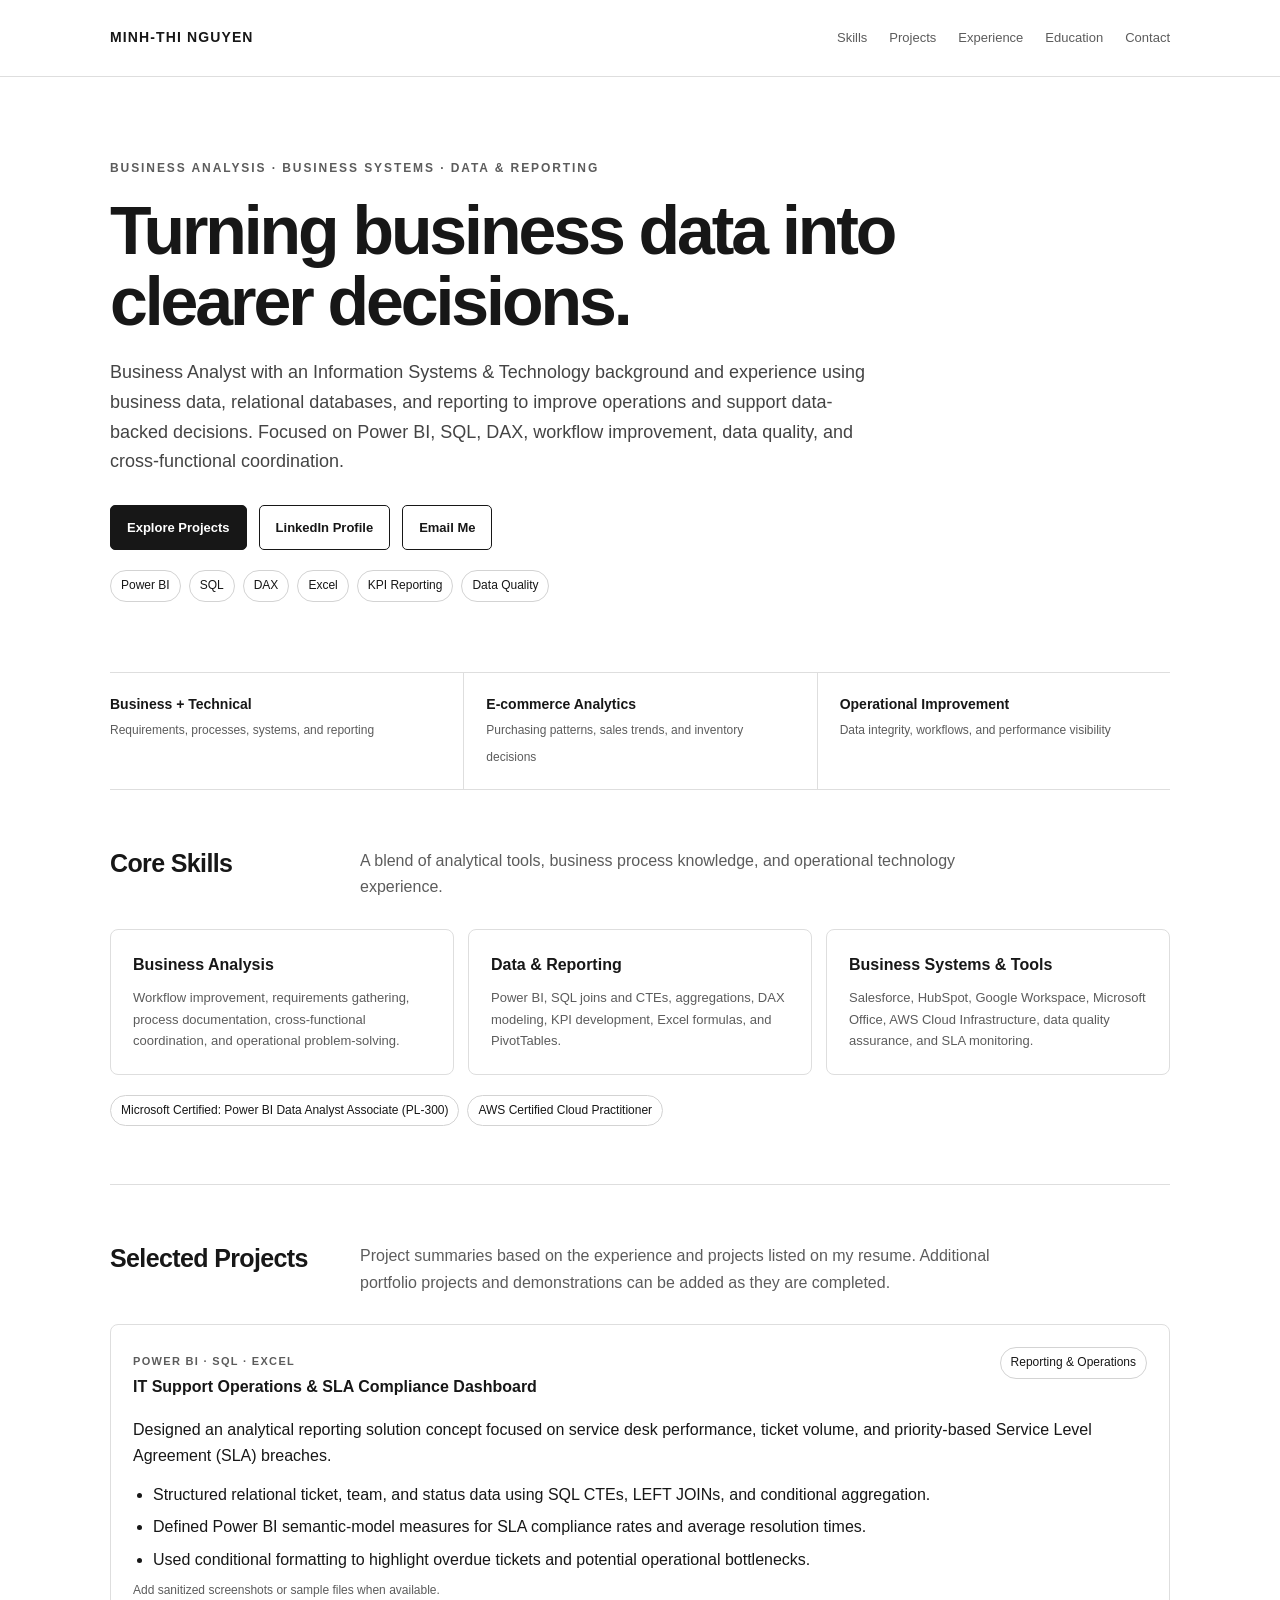
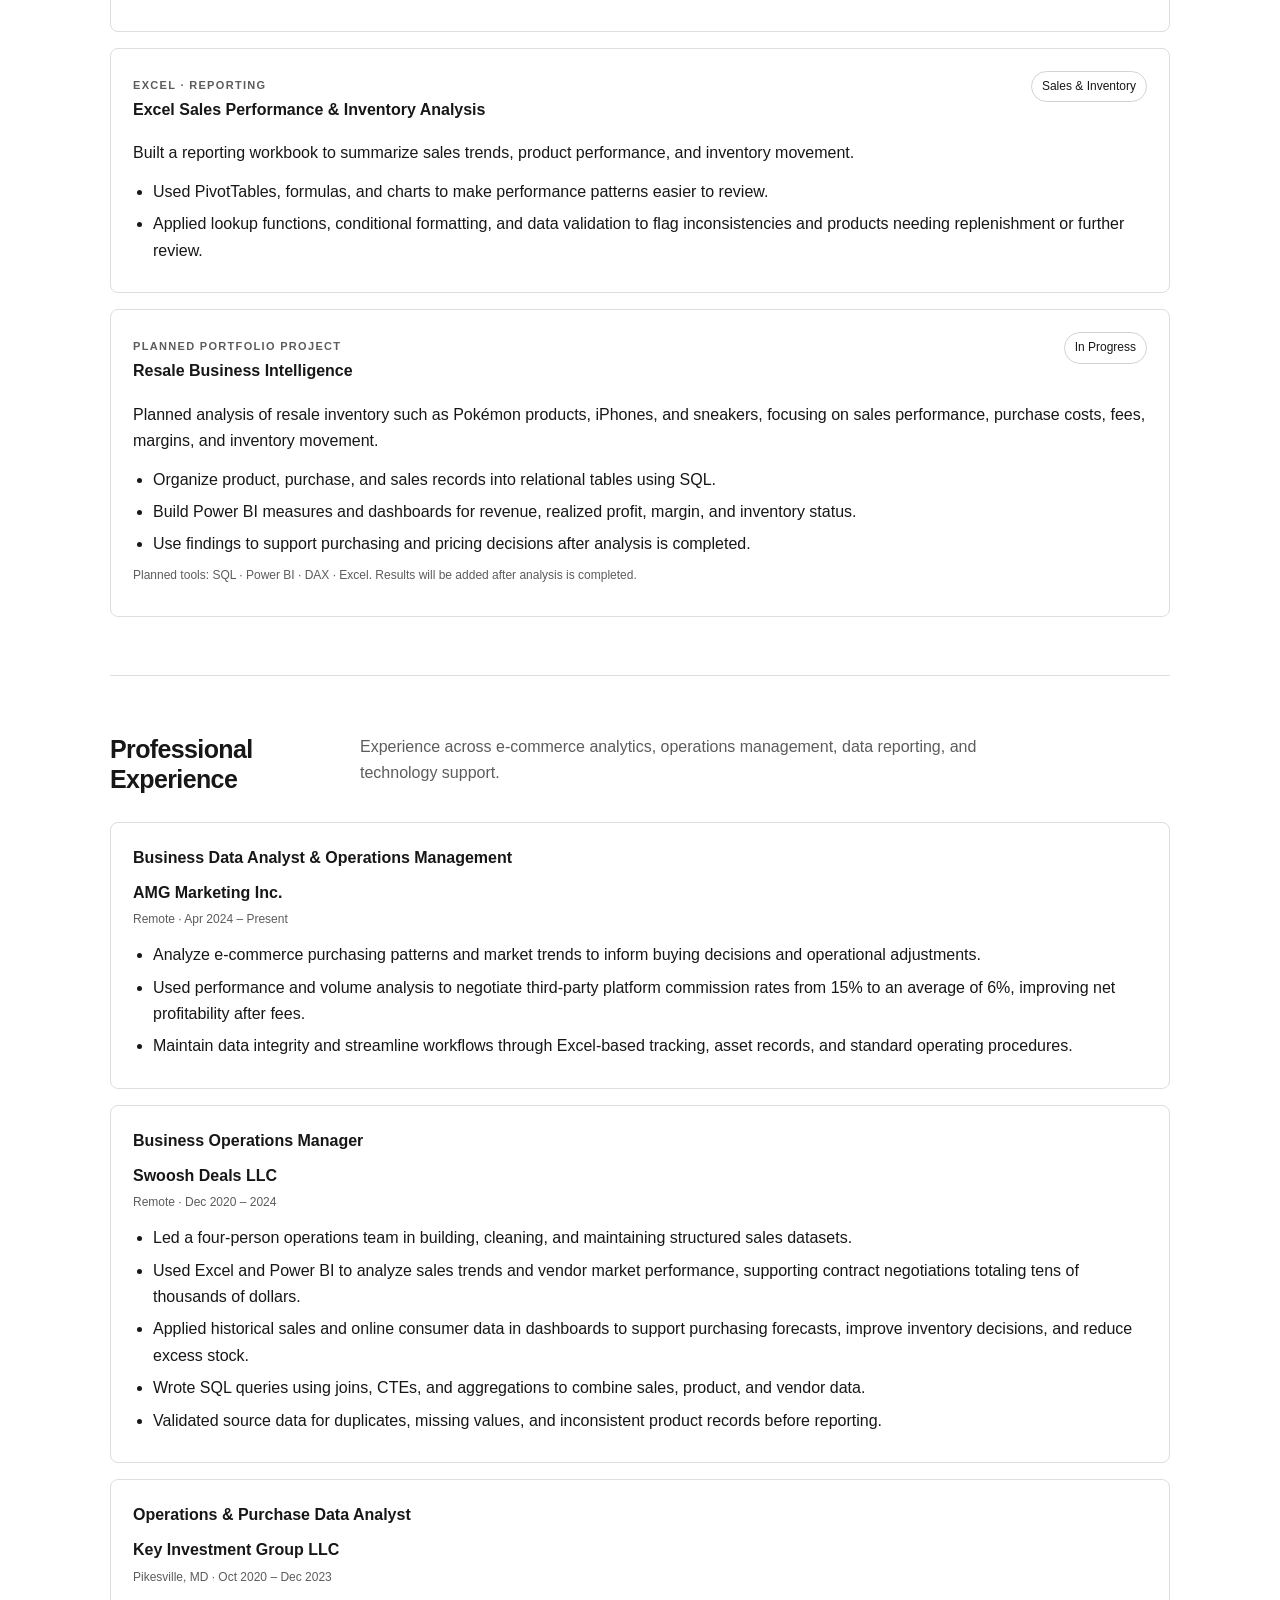
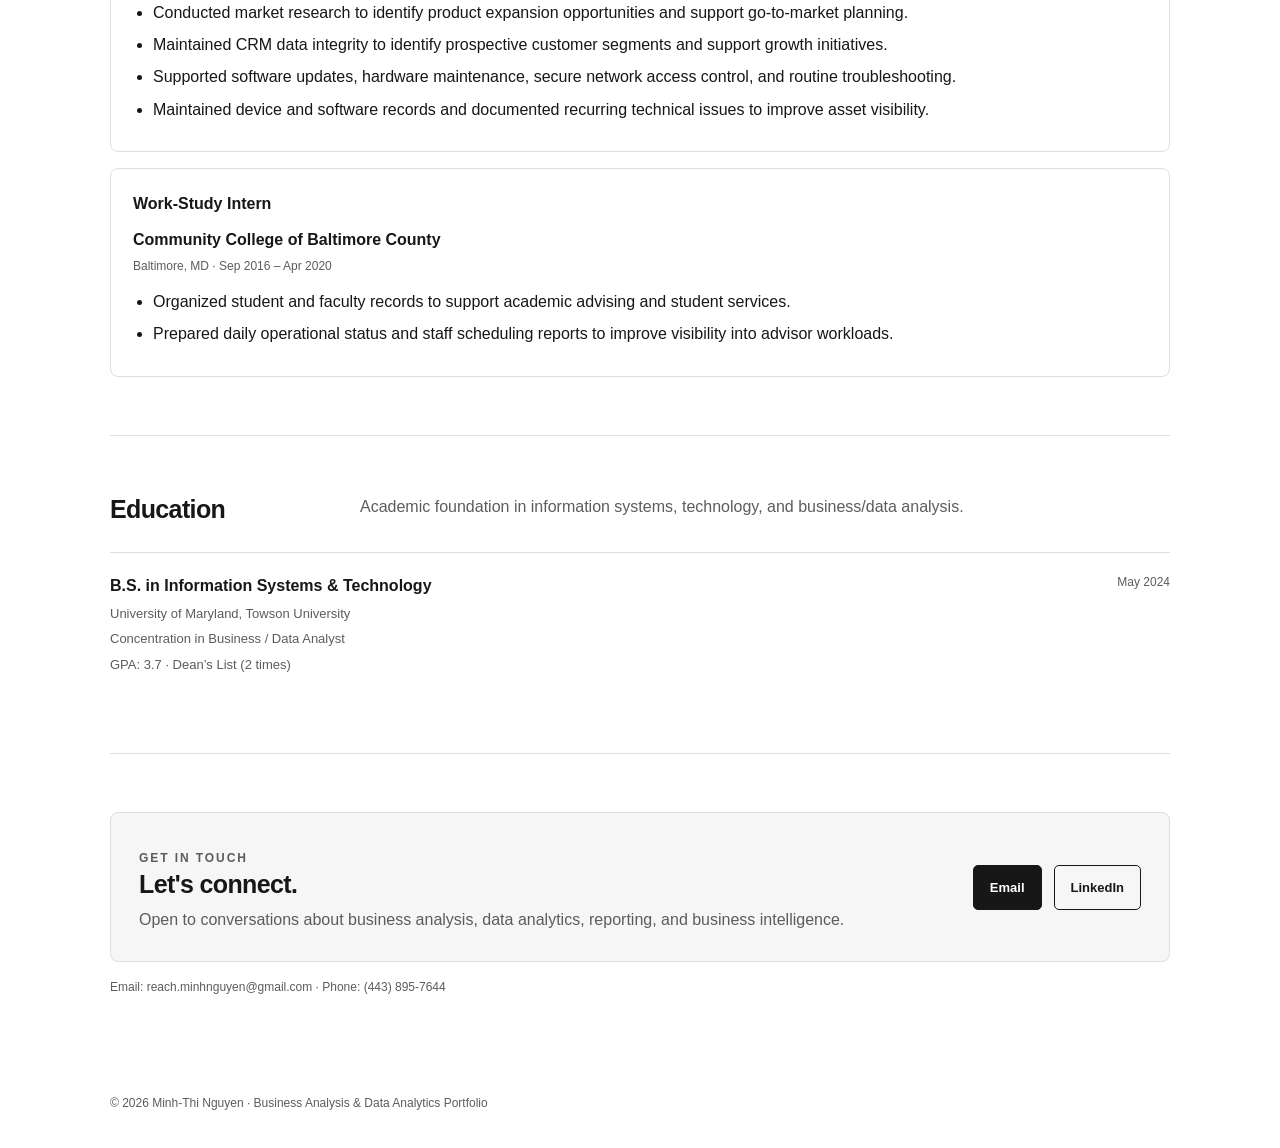
==== index.html @ da0cbeec "Update index.html" ====
<!DOCTYPE html>
<html lang="en">
<head>
  <meta charset="UTF-8">
  <meta name="viewport" content="width=device-width, initial-scale=1.0">
  <meta name="description" content="Minh-Thi Nguyen's portfolio in business analysis, data analytics, Power BI, SQL, and operational reporting.">
  <title>Minh-Thi Nguyen | Business Analyst & Data Analytics</title>
  <style>
    :root {
      --ink: #171717;
      --muted: #5c5c5c;
      --line: #dedede;
      --soft: #f6f6f6;
      --white: #ffffff;
      --max: 1060px;
    }

    * { box-sizing: border-box; }

    html { scroll-behavior: smooth; }

    body {
      margin: 0;
      color: var(--ink);
      background: var(--white);
      font-family: Inter, "Segoe UI", Arial, sans-serif;
      line-height: 1.65;
    }

    a { color: inherit; }

    .wrap {
      width: min(var(--max), calc(100% - 40px));
      margin: 0 auto;
    }

    header {
      border-bottom: 1px solid var(--line);
      background: rgba(255,255,255,.96);
    }

    .nav {
      min-height: 76px;
      display: flex;
      align-items: center;
      justify-content: space-between;
      gap: 24px;
    }

    .brand {
      font-size: 14px;
      font-weight: 800;
      letter-spacing: .08em;
    }

    nav {
      display: flex;
      gap: 22px;
      flex-wrap: wrap;
    }

    nav a {
      font-size: 13px;
      text-decoration: none;
      color: var(--muted);
    }

    nav a:hover, a:hover { text-decoration: underline; }

    .hero { padding: 82px 0 70px; }

    .eyebrow {
      font-size: 12px;
      font-weight: 750;
      letter-spacing: .16em;
      text-transform: uppercase;
      color: var(--muted);
      margin: 0 0 16px;
    }

    h1 {
      font-size: clamp(38px, 6vw, 68px);
      letter-spacing: -.045em;
      line-height: 1.04;
      max-width: 850px;
      margin: 0 0 22px;
    }

    .lead {
      max-width: 760px;
      font-size: 18px;
      color: #444;
      margin: 0;
    }

    .hero-actions {
      display: flex;
      gap: 12px;
      flex-wrap: wrap;
      margin-top: 28px;
    }

    .button {
      display: inline-block;
      padding: 11px 16px;
      border: 1px solid var(--ink);
      border-radius: 5px;
      font-size: 13px;
      font-weight: 700;
      text-decoration: none;
    }

    .button.primary {
      background: var(--ink);
      color: var(--white);
    }

    .quick-facts {
      display: grid;
      grid-template-columns: repeat(3, 1fr);
      border-top: 1px solid var(--line);
      border-bottom: 1px solid var(--line);
    }

    .fact { padding: 20px 22px 20px 0; }

    .fact + .fact {
      border-left: 1px solid var(--line);
      padding-left: 22px;
    }

    .fact strong {
      display: block;
      font-size: 14px;
    }

    .fact span {
      color: var(--muted);
      font-size: 12px;
    }

    section {
      padding: 58px 0;
      border-bottom: 1px solid var(--line);
    }

    .section-head {
      display: grid;
      grid-template-columns: 220px 1fr;
      gap: 30px;
      margin-bottom: 28px;
    }

    h2 {
      font-size: 25px;
      letter-spacing: -.025em;
      line-height: 1.2;
      margin: 0;
    }

    .section-intro {
      color: var(--muted);
      margin: 0;
      max-width: 680px;
    }

    .skills-grid {
      display: grid;
      grid-template-columns: repeat(3, 1fr);
      gap: 14px;
    }

    .skill-card, .project, .job {
      border: 1px solid var(--line);
      border-radius: 8px;
      padding: 22px;
    }

    .skill-card h3, .project h3, .job h3 {
      font-size: 16px;
      margin: 0 0 9px;
    }

    .skill-card p {
      font-size: 13px;
      color: var(--muted);
      margin: 0;
    }

    .tag-list {
      display: flex;
      flex-wrap: wrap;
      gap: 8px;
      margin-top: 20px;
    }

    .tag {
      font-size: 12px;
      padding: 5px 10px;
      border: 1px solid #d3d3d3;
      border-radius: 20px;
    }

    .project-list, .experience-list {
      display: grid;
      gap: 16px;
    }

    .project-top, .job-top {
      display: flex;
      justify-content: space-between;
      align-items: flex-start;
      gap: 16px;
    }

    .project-label {
      font-size: 11px;
      letter-spacing: .12em;
      text-transform: uppercase;
      color: var(--muted);
      font-weight: 800;
    }

    .tools {
      color: var(--muted);
      font-size: 12px;
      margin: 4px 0 14px;
    }

    ul {
      padding-left: 20px;
      margin: 12px 0 0;
    }

    li { margin: 6px 0; }

    .project p, .job p { margin: 8px 0; }

    .job-meta {
      color: var(--muted);
      font-size: 12px;
      margin-top: 4px;
    }

    .education {
      display: flex;
      justify-content: space-between;
      gap: 20px;
      padding: 20px 0;
      border-top: 1px solid var(--line);
    }

    .education:first-of-type { border-top: 0; }

    .education p {
      margin: 4px 0 0;
      color: var(--muted);
      font-size: 13px;
    }

    .education time {
      color: var(--muted);
      font-size: 12px;
      white-space: nowrap;
    }

    .contact-box {
      background: var(--soft);
      border: 1px solid var(--line);
      border-radius: 8px;
      padding: 28px;
      display: flex;
      justify-content: space-between;
      align-items: center;
      gap: 24px;
    }

    .contact-box p {
      margin: 8px 0 0;
      color: var(--muted);
    }

    footer {
      padding: 24px 0 34px;
      color: var(--muted);
      font-size: 12px;
    }

    @media (max-width: 720px) {
      .nav {
        align-items: flex-start;
        flex-direction: column;
        padding: 18px 0;
      }

      nav { gap: 14px; }

      .hero { padding: 54px 0 44px; }

      .quick-facts { grid-template-columns: 1fr; }

      .fact, .fact + .fact {
        border-left: 0;
        padding: 14px 0;
      }

      .fact + .fact { border-top: 1px solid var(--line); }

      .section-head {
        grid-template-columns: 1fr;
        gap: 12px;
      }

      .skills-grid { grid-template-columns: 1fr; }

      .project-top, .job-top, .contact-box, .education {
        flex-direction: column;
      }

      .education time { white-space: normal; }
    }
  </style>
</head>

<body>
  <header>
    <div class="wrap nav">
      <a class="brand" href="#top" style="text-decoration:none">
        MINH-THI NGUYEN
      </a>

      <nav aria-label="Main navigation">
        <a href="#skills">Skills</a>
        <a href="#projects">Projects</a>
        <a href="#experience">Experience</a>
        <a href="#education">Education</a>
        <a href="#contact">Contact</a>
      </nav>
    </div>
  </header>

  <main id="top">
    <div class="wrap">

      <section class="hero" style="border-bottom:0">
        <p class="eyebrow">
          Business Analysis · Business Systems · Data & Reporting
        </p>

        <h1>Turning business data into clearer decisions.</h1>

        <p class="lead">
          Business Analyst with an Information Systems & Technology
          background and experience using business data, relational
          databases, and reporting to improve operations and support
          data-backed decisions. Focused on Power BI, SQL, DAX,
          workflow improvement, data quality, and cross-functional
          coordination.
        </p>

        <div class="hero-actions">
          <a class="button primary" href="#projects">Explore Projects</a>
          <a class="button" href="https://www.linkedin.com/confirmmtn/"
             target="_blank" rel="noopener noreferrer">LinkedIn Profile</a>
          <a class="button" href="mailto:reach.minhnguyen@gmail.com">Email Me</a>
        </div>

        <div class="tag-list" aria-label="Core tools">
          <span class="tag">Power BI</span>
          <span class="tag">SQL</span>
          <span class="tag">DAX</span>
          <span class="tag">Excel</span>
          <span class="tag">KPI Reporting</span>
          <span class="tag">Data Quality</span>
        </div>
      </section>

      <div class="quick-facts" aria-label="Professional highlights">
        <div class="fact">
          <strong>Business + Technical</strong>
          <span>Requirements, processes, systems, and reporting</span>
        </div>
        <div class="fact">
          <strong>E-commerce Analytics</strong>
          <span>Purchasing patterns, sales trends, and inventory decisions</span>
        </div>
        <div class="fact">
          <strong>Operational Improvement</strong>
          <span>Data integrity, workflows, and performance visibility</span>
        </div>
      </div>

      <section id="skills">
        <div class="section-head">
          <h2>Core Skills</h2>
          <p class="section-intro">
            A blend of analytical tools, business process knowledge,
            and operational technology experience.
          </p>
        </div>

        <div class="skills-grid">
          <article class="skill-card">
            <h3>Business Analysis</h3>
            <p>
              Workflow improvement, requirements gathering, process
              documentation, cross-functional coordination, and
              operational problem-solving.
            </p>
          </article>

          <article class="skill-card">
            <h3>Data & Reporting</h3>
            <p>
              Power BI, SQL joins and CTEs, aggregations, DAX modeling,
              KPI development, Excel formulas, and PivotTables.
            </p>
          </article>

          <article class="skill-card">
            <h3>Business Systems & Tools</h3>
            <p>
              Salesforce, HubSpot, Google Workspace, Microsoft Office,
              AWS Cloud Infrastructure, data quality assurance,
              and SLA monitoring.
            </p>
          </article>
        </div>

        <div class="tag-list">
          <span class="tag">
            Microsoft Certified: Power BI Data Analyst Associate (PL-300)
          </span>
          <span class="tag">AWS Certified Cloud Practitioner</span>
        </div>
      </section>

      <section id="projects">
        <div class="section-head">
          <h2>Selected Projects</h2>
          <p class="section-intro">
            Project summaries based on the experience and projects
            listed on my resume. Additional portfolio projects and
            demonstrations can be added as they are completed.
          </p>
        </div>

        <div class="project-list">
          <article class="project">
            <div class="project-top">
              <div>
                <span class="project-label">Power BI · SQL · Excel</span>
                <h3>IT Support Operations & SLA Compliance Dashboard</h3>
              </div>
              <span class="tag">Reporting & Operations</span>
            </div>

            <p>
              Designed an analytical reporting solution concept focused
              on service desk performance, ticket volume, and
              priority-based Service Level Agreement (SLA) breaches.
            </p>

            <ul>
              <li>
                Structured relational ticket, team, and status data
                using SQL CTEs, LEFT JOINs, and conditional aggregation.
              </li>
              <li>
                Defined Power BI semantic-model measures for SLA
                compliance rates and average resolution times.
              </li>
              <li>
                Used conditional formatting to highlight overdue
                tickets and potential operational bottlenecks.
              </li>
            </ul>

            <p class="tools">
              Add sanitized screenshots or sample files when available.
            </p>
          </article>

          <article class="project">
            <div class="project-top">
              <div>
                <span class="project-label">Excel · Reporting</span>
                <h3>Excel Sales Performance & Inventory Analysis</h3>
              </div>
              <span class="tag">Sales & Inventory</span>
            </div>

            <p>
              Built a reporting workbook to summarize sales trends,
              product performance, and inventory movement.
            </p>

            <ul>
              <li>
                Used PivotTables, formulas, and charts to make
                performance patterns easier to review.
              </li>
              <li>
                Applied lookup functions, conditional formatting,
                and data validation to flag inconsistencies and
                products needing replenishment or further review.
              </li>
            </ul>
          </article>

          <article class="project">
            <div class="project-top">
              <div>
                <span class="project-label">Planned Portfolio Project</span>
                <h3>Resale Business Intelligence</h3>
              </div>
              <span class="tag">In Progress</span>
            </div>

            <p>
              Planned analysis of resale inventory such as Pokémon
              products, iPhones, and sneakers, focusing on sales
              performance, purchase costs, fees, margins, and
              inventory movement.
            </p>

            <ul>
              <li>
                Organize product, purchase, and sales records into
                relational tables using SQL.
              </li>
              <li>
                Build Power BI measures and dashboards for revenue,
                realized profit, margin, and inventory status.
              </li>
              <li>
                Use findings to support purchasing and pricing
                decisions after analysis is completed.
              </li>
            </ul>

            <p class="tools">
              Planned tools: SQL · Power BI · DAX · Excel.
              Results will be added after analysis is completed.
            </p>
          </article>
        </div>
      </section>

      <section id="experience">
        <div class="section-head">
          <h2>Professional Experience</h2>
          <p class="section-intro">
            Experience across e-commerce analytics, operations
            management, data reporting, and technology support.
          </p>
        </div>

        <div class="experience-list">
          <article class="job">
            <h3>Business Data Analyst & Operations Management</h3>
            <strong>AMG Marketing Inc.</strong>
            <div class="job-meta">Remote · Apr 2024 – Present</div>
            <ul>
              <li>
                Analyze e-commerce purchasing patterns and market
                trends to inform buying decisions and operational
                adjustments.
              </li>
              <li>
                Used performance and volume analysis to negotiate
                third-party platform commission rates from 15% to
                an average of 6%, improving net profitability after fees.
              </li>
              <li>
                Maintain data integrity and streamline workflows
                through Excel-based tracking, asset records, and
                standard operating procedures.
              </li>
            </ul>
          </article>

          <article class="job">
            <h3>Business Operations Manager</h3>
            <strong>Swoosh Deals LLC</strong>
            <div class="job-meta">Remote · Dec 2020 – 2024</div>
            <ul>
              <li>
                Led a four-person operations team in building,
                cleaning, and maintaining structured sales datasets.
              </li>
              <li>
                Used Excel and Power BI to analyze sales trends and
                vendor market performance, supporting contract
                negotiations totaling tens of thousands of dollars.
              </li>
              <li>
                Applied historical sales and online consumer data
                in dashboards to support purchasing forecasts,
                improve inventory decisions, and reduce excess stock.
              </li>
              <li>
                Wrote SQL queries using joins, CTEs, and aggregations
                to combine sales, product, and vendor data.
              </li>
              <li>
                Validated source data for duplicates, missing values,
                and inconsistent product records before reporting.
              </li>
            </ul>
          </article>

          <article class="job">
            <h3>Operations & Purchase Data Analyst</h3>
            <strong>Key Investment Group LLC</strong>
            <div class="job-meta">Pikesville, MD · Oct 2020 – Dec 2023</div>
            <ul>
              <li>
                Conducted market research to identify product
                expansion opportunities and support go-to-market planning.
              </li>
              <li>
                Maintained CRM data integrity to identify prospective
                customer segments and support growth initiatives.
              </li>
              <li>
                Supported software updates, hardware maintenance,
                secure network access control, and routine troubleshooting.
              </li>
              <li>
                Maintained device and software records and documented
                recurring technical issues to improve asset visibility.
              </li>
            </ul>
          </article>

          <article class="job">
            <h3>Work-Study Intern</h3>
            <strong>Community College of Baltimore County</strong>
            <div class="job-meta">Baltimore, MD · Sep 2016 – Apr 2020</div>
            <ul>
              <li>
                Organized student and faculty records to support
                academic advising and student services.
              </li>
              <li>
                Prepared daily operational status and staff scheduling
                reports to improve visibility into advisor workloads.
              </li>
            </ul>
          </article>
        </div>
      </section>

      <section id="education">
        <div class="section-head">
          <h2>Education</h2>
          <p class="section-intro">
            Academic foundation in information systems, technology,
            and business/data analysis.
          </p>
        </div>

        <div class="education">
          <div>
            <strong>B.S. in Information Systems & Technology</strong>
            <p>University of Maryland, Towson University</p>
            <p>Concentration in Business / Data Analyst</p>
            <p>GPA: 3.7 · Dean’s List (2 times)</p>
          </div>
          <time>May 2024</time>
        </div>
      </section>

      <section id="contact" style="border-bottom:0">
        <div class="contact-box">
          <div>
            <p class="eyebrow">Get in touch</p>
            <h2>Let's connect.</h2>
            <p>
              Open to conversations about business analysis,
              data analytics, reporting, and business intelligence.
            </p>
          </div>

          <div class="hero-actions" style="margin-top:0">
            <a class="button primary"
               href="mailto:reach.minhnguyen@gmail.com">Email</a>
            <a class="button"
               href="https://www.linkedin.com/confirmmtn/"
               target="_blank" rel="noopener noreferrer">LinkedIn</a>
          </div>
        </div>

        <p class="tools" style="margin-top:16px">
          Email: reach.minhnguyen@gmail.com · Phone: (443) 895-7644
        </p>
      </section>

    </div>
  </main>

  <footer>
    <div class="wrap">
      © 2026 Minh-Thi Nguyen · Business Analysis & Data Analytics Portfolio
    </div>
  </footer>
</body>
</html>
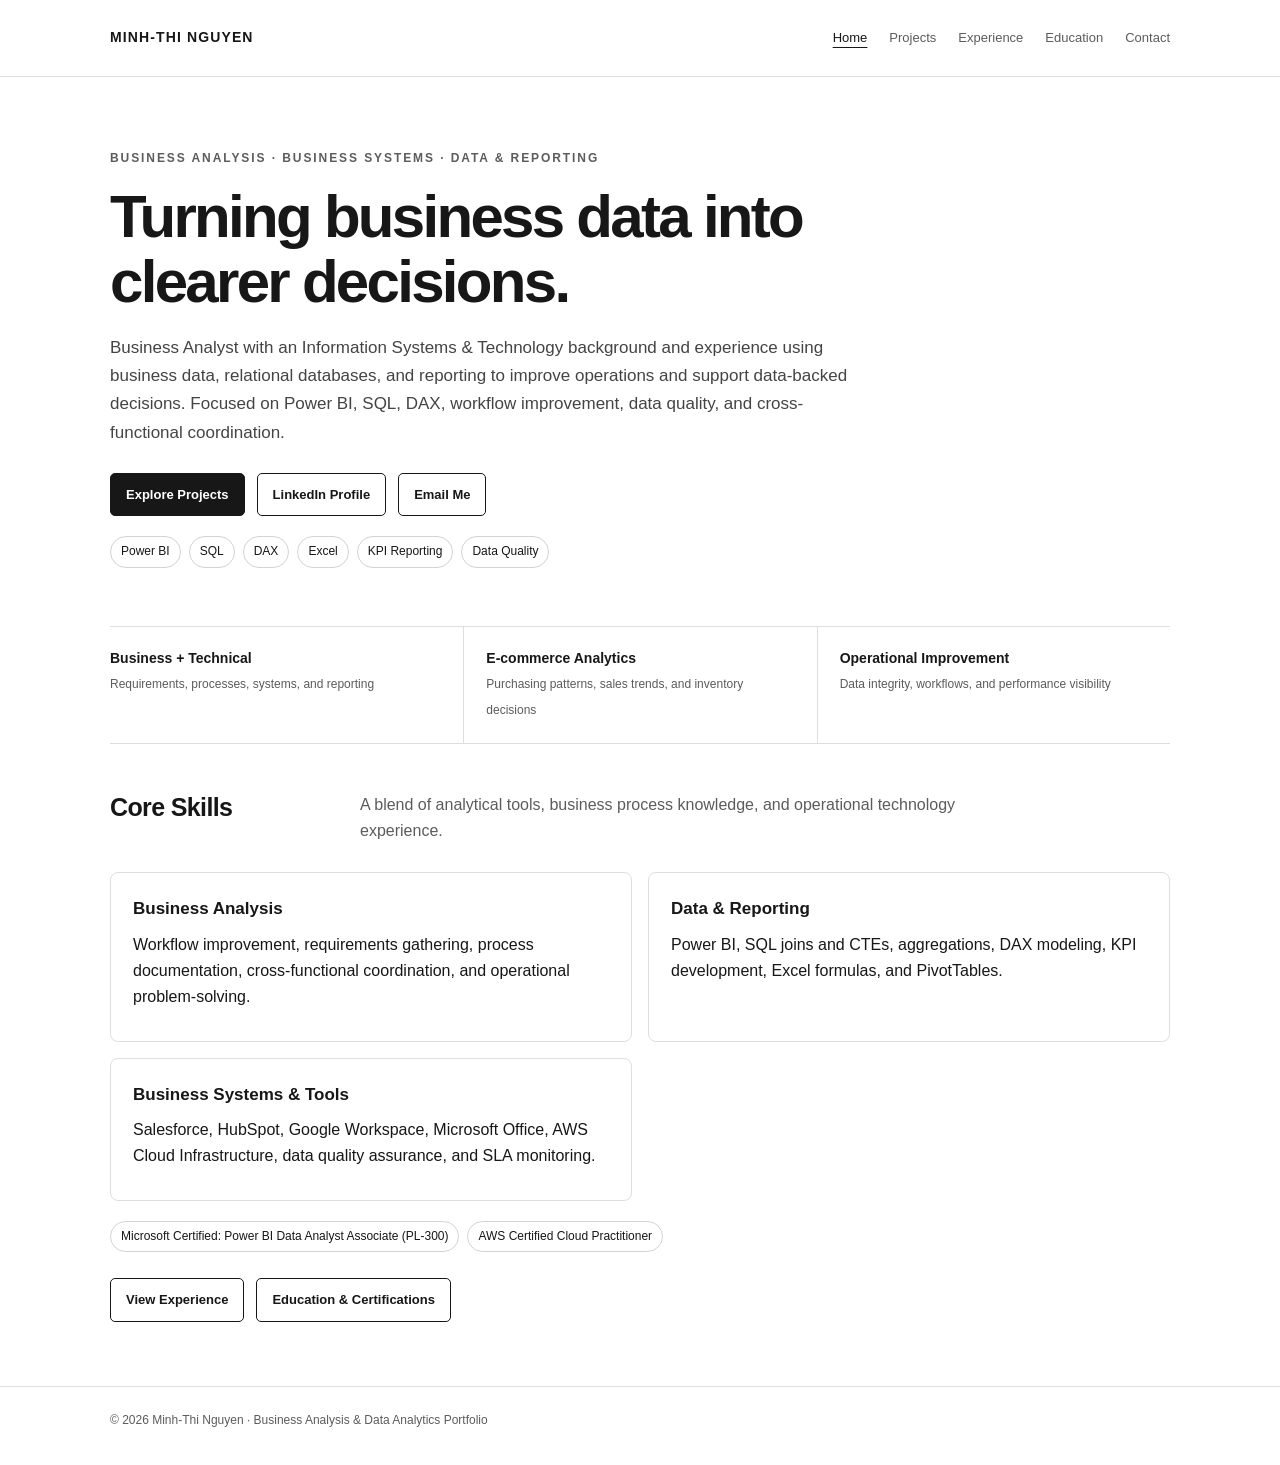
==== commit 2234ca5d: "Add files via upload" ====
--- a/index.html
+++ b/index.html
@@ -1,709 +1,33 @@
 <!DOCTYPE html>
-<html lang="en">
-<head>
-  <meta charset="UTF-8">
-  <meta name="viewport" content="width=device-width, initial-scale=1.0">
-  <meta name="description" content="Minh-Thi Nguyen's portfolio in business analysis, data analytics, Power BI, SQL, and operational reporting.">
-  <title>Minh-Thi Nguyen | Business Analyst & Data Analytics</title>
-  <style>
-    :root {
-      --ink: #171717;
-      --muted: #5c5c5c;
-      --line: #dedede;
-      --soft: #f6f6f6;
-      --white: #ffffff;
-      --max: 1060px;
-    }
-
-    * { box-sizing: border-box; }
-
-    html { scroll-behavior: smooth; }
-
-    body {
-      margin: 0;
-      color: var(--ink);
-      background: var(--white);
-      font-family: Inter, "Segoe UI", Arial, sans-serif;
-      line-height: 1.65;
-    }
-
-    a { color: inherit; }
-
-    .wrap {
-      width: min(var(--max), calc(100% - 40px));
-      margin: 0 auto;
-    }
-
-    header {
-      border-bottom: 1px solid var(--line);
-      background: rgba(255,255,255,.96);
-    }
-
-    .nav {
-      min-height: 76px;
-      display: flex;
-      align-items: center;
-      justify-content: space-between;
-      gap: 24px;
-    }
-
-    .brand {
-      font-size: 14px;
-      font-weight: 800;
-      letter-spacing: .08em;
-    }
-
-    nav {
-      display: flex;
-      gap: 22px;
-      flex-wrap: wrap;
-    }
-
-    nav a {
-      font-size: 13px;
-      text-decoration: none;
-      color: var(--muted);
-    }
-
-    nav a:hover, a:hover { text-decoration: underline; }
-
-    .hero { padding: 82px 0 70px; }
-
-    .eyebrow {
-      font-size: 12px;
-      font-weight: 750;
-      letter-spacing: .16em;
-      text-transform: uppercase;
-      color: var(--muted);
-      margin: 0 0 16px;
-    }
-
-    h1 {
-      font-size: clamp(38px, 6vw, 68px);
-      letter-spacing: -.045em;
-      line-height: 1.04;
-      max-width: 850px;
-      margin: 0 0 22px;
-    }
-
-    .lead {
-      max-width: 760px;
-      font-size: 18px;
-      color: #444;
-      margin: 0;
-    }
-
-    .hero-actions {
-      display: flex;
-      gap: 12px;
-      flex-wrap: wrap;
-      margin-top: 28px;
-    }
-
-    .button {
-      display: inline-block;
-      padding: 11px 16px;
-      border: 1px solid var(--ink);
-      border-radius: 5px;
-      font-size: 13px;
-      font-weight: 700;
-      text-decoration: none;
-    }
-
-    .button.primary {
-      background: var(--ink);
-      color: var(--white);
-    }
-
-    .quick-facts {
-      display: grid;
-      grid-template-columns: repeat(3, 1fr);
-      border-top: 1px solid var(--line);
-      border-bottom: 1px solid var(--line);
-    }
-
-    .fact { padding: 20px 22px 20px 0; }
-
-    .fact + .fact {
-      border-left: 1px solid var(--line);
-      padding-left: 22px;
-    }
-
-    .fact strong {
-      display: block;
-      font-size: 14px;
-    }
-
-    .fact span {
-      color: var(--muted);
-      font-size: 12px;
-    }
-
-    section {
-      padding: 58px 0;
-      border-bottom: 1px solid var(--line);
-    }
-
-    .section-head {
-      display: grid;
-      grid-template-columns: 220px 1fr;
-      gap: 30px;
-      margin-bottom: 28px;
-    }
-
-    h2 {
-      font-size: 25px;
-      letter-spacing: -.025em;
-      line-height: 1.2;
-      margin: 0;
-    }
-
-    .section-intro {
-      color: var(--muted);
-      margin: 0;
-      max-width: 680px;
-    }
-
-    .skills-grid {
-      display: grid;
-      grid-template-columns: repeat(3, 1fr);
-      gap: 14px;
-    }
-
-    .skill-card, .project, .job {
-      border: 1px solid var(--line);
-      border-radius: 8px;
-      padding: 22px;
-    }
-
-    .skill-card h3, .project h3, .job h3 {
-      font-size: 16px;
-      margin: 0 0 9px;
-    }
-
-    .skill-card p {
-      font-size: 13px;
-      color: var(--muted);
-      margin: 0;
-    }
-
-    .tag-list {
-      display: flex;
-      flex-wrap: wrap;
-      gap: 8px;
-      margin-top: 20px;
-    }
-
-    .tag {
-      font-size: 12px;
-      padding: 5px 10px;
-      border: 1px solid #d3d3d3;
-      border-radius: 20px;
-    }
-
-    .project-list, .experience-list {
-      display: grid;
-      gap: 16px;
-    }
-
-    .project-top, .job-top {
-      display: flex;
-      justify-content: space-between;
-      align-items: flex-start;
-      gap: 16px;
-    }
-
-    .project-label {
-      font-size: 11px;
-      letter-spacing: .12em;
-      text-transform: uppercase;
-      color: var(--muted);
-      font-weight: 800;
-    }
-
-    .tools {
-      color: var(--muted);
-      font-size: 12px;
-      margin: 4px 0 14px;
-    }
-
-    ul {
-      padding-left: 20px;
-      margin: 12px 0 0;
-    }
-
-    li { margin: 6px 0; }
-
-    .project p, .job p { margin: 8px 0; }
-
-    .job-meta {
-      color: var(--muted);
-      font-size: 12px;
-      margin-top: 4px;
-    }
-
-    .education {
-      display: flex;
-      justify-content: space-between;
-      gap: 20px;
-      padding: 20px 0;
-      border-top: 1px solid var(--line);
-    }
-
-    .education:first-of-type { border-top: 0; }
-
-    .education p {
-      margin: 4px 0 0;
-      color: var(--muted);
-      font-size: 13px;
-    }
-
-    .education time {
-      color: var(--muted);
-      font-size: 12px;
-      white-space: nowrap;
-    }
-
-    .contact-box {
-      background: var(--soft);
-      border: 1px solid var(--line);
-      border-radius: 8px;
-      padding: 28px;
-      display: flex;
-      justify-content: space-between;
-      align-items: center;
-      gap: 24px;
-    }
-
-    .contact-box p {
-      margin: 8px 0 0;
-      color: var(--muted);
-    }
-
-    footer {
-      padding: 24px 0 34px;
-      color: var(--muted);
-      font-size: 12px;
-    }
-
-    @media (max-width: 720px) {
-      .nav {
-        align-items: flex-start;
-        flex-direction: column;
-        padding: 18px 0;
-      }
-
-      nav { gap: 14px; }
-
-      .hero { padding: 54px 0 44px; }
-
-      .quick-facts { grid-template-columns: 1fr; }
-
-      .fact, .fact + .fact {
-        border-left: 0;
-        padding: 14px 0;
-      }
-
-      .fact + .fact { border-top: 1px solid var(--line); }
-
-      .section-head {
-        grid-template-columns: 1fr;
-        gap: 12px;
-      }
-
-      .skills-grid { grid-template-columns: 1fr; }
-
-      .project-top, .job-top, .contact-box, .education {
-        flex-direction: column;
-      }
-
-      .education time { white-space: normal; }
-    }
-  </style>
-</head>
-
-<body>
-  <header>
-    <div class="wrap nav">
-      <a class="brand" href="#top" style="text-decoration:none">
-        MINH-THI NGUYEN
-      </a>
-
-      <nav aria-label="Main navigation">
-        <a href="#skills">Skills</a>
-        <a href="#projects">Projects</a>
-        <a href="#experience">Experience</a>
-        <a href="#education">Education</a>
-        <a href="#contact">Contact</a>
-      </nav>
-    </div>
-  </header>
-
-  <main id="top">
-    <div class="wrap">
-
-      <section class="hero" style="border-bottom:0">
-        <p class="eyebrow">
-          Business Analysis · Business Systems · Data & Reporting
-        </p>
-
-        <h1>Turning business data into clearer decisions.</h1>
-
-        <p class="lead">
-          Business Analyst with an Information Systems & Technology
-          background and experience using business data, relational
-          databases, and reporting to improve operations and support
-          data-backed decisions. Focused on Power BI, SQL, DAX,
-          workflow improvement, data quality, and cross-functional
-          coordination.
-        </p>
-
-        <div class="hero-actions">
-          <a class="button primary" href="#projects">Explore Projects</a>
-          <a class="button" href="https://www.linkedin.com/confirmmtn/"
-             target="_blank" rel="noopener noreferrer">LinkedIn Profile</a>
-          <a class="button" href="mailto:reach.minhnguyen@gmail.com">Email Me</a>
-        </div>
-
-        <div class="tag-list" aria-label="Core tools">
-          <span class="tag">Power BI</span>
-          <span class="tag">SQL</span>
-          <span class="tag">DAX</span>
-          <span class="tag">Excel</span>
-          <span class="tag">KPI Reporting</span>
-          <span class="tag">Data Quality</span>
-        </div>
-      </section>
-
-      <div class="quick-facts" aria-label="Professional highlights">
-        <div class="fact">
-          <strong>Business + Technical</strong>
-          <span>Requirements, processes, systems, and reporting</span>
-        </div>
-        <div class="fact">
-          <strong>E-commerce Analytics</strong>
-          <span>Purchasing patterns, sales trends, and inventory decisions</span>
-        </div>
-        <div class="fact">
-          <strong>Operational Improvement</strong>
-          <span>Data integrity, workflows, and performance visibility</span>
-        </div>
-      </div>
-
-      <section id="skills">
-        <div class="section-head">
-          <h2>Core Skills</h2>
-          <p class="section-intro">
-            A blend of analytical tools, business process knowledge,
-            and operational technology experience.
-          </p>
-        </div>
-
-        <div class="skills-grid">
-          <article class="skill-card">
-            <h3>Business Analysis</h3>
-            <p>
-              Workflow improvement, requirements gathering, process
-              documentation, cross-functional coordination, and
-              operational problem-solving.
-            </p>
-          </article>
-
-          <article class="skill-card">
-            <h3>Data & Reporting</h3>
-            <p>
-              Power BI, SQL joins and CTEs, aggregations, DAX modeling,
-              KPI development, Excel formulas, and PivotTables.
-            </p>
-          </article>
-
-          <article class="skill-card">
-            <h3>Business Systems & Tools</h3>
-            <p>
-              Salesforce, HubSpot, Google Workspace, Microsoft Office,
-              AWS Cloud Infrastructure, data quality assurance,
-              and SLA monitoring.
-            </p>
-          </article>
-        </div>
-
-        <div class="tag-list">
-          <span class="tag">
-            Microsoft Certified: Power BI Data Analyst Associate (PL-300)
-          </span>
-          <span class="tag">AWS Certified Cloud Practitioner</span>
-        </div>
-      </section>
-
-      <section id="projects">
-        <div class="section-head">
-          <h2>Selected Projects</h2>
-          <p class="section-intro">
-            Project summaries based on the experience and projects
-            listed on my resume. Additional portfolio projects and
-            demonstrations can be added as they are completed.
-          </p>
-        </div>
-
-        <div class="project-list">
-          <article class="project">
-            <div class="project-top">
-              <div>
-                <span class="project-label">Power BI · SQL · Excel</span>
-                <h3>IT Support Operations & SLA Compliance Dashboard</h3>
-              </div>
-              <span class="tag">Reporting & Operations</span>
-            </div>
-
-            <p>
-              Designed an analytical reporting solution concept focused
-              on service desk performance, ticket volume, and
-              priority-based Service Level Agreement (SLA) breaches.
-            </p>
-
-            <ul>
-              <li>
-                Structured relational ticket, team, and status data
-                using SQL CTEs, LEFT JOINs, and conditional aggregation.
-              </li>
-              <li>
-                Defined Power BI semantic-model measures for SLA
-                compliance rates and average resolution times.
-              </li>
-              <li>
-                Used conditional formatting to highlight overdue
-                tickets and potential operational bottlenecks.
-              </li>
-            </ul>
-
-            <p class="tools">
-              Add sanitized screenshots or sample files when available.
-            </p>
-          </article>
-
-          <article class="project">
-            <div class="project-top">
-              <div>
-                <span class="project-label">Excel · Reporting</span>
-                <h3>Excel Sales Performance & Inventory Analysis</h3>
-              </div>
-              <span class="tag">Sales & Inventory</span>
-            </div>
-
-            <p>
-              Built a reporting workbook to summarize sales trends,
-              product performance, and inventory movement.
-            </p>
-
-            <ul>
-              <li>
-                Used PivotTables, formulas, and charts to make
-                performance patterns easier to review.
-              </li>
-              <li>
-                Applied lookup functions, conditional formatting,
-                and data validation to flag inconsistencies and
-                products needing replenishment or further review.
-              </li>
-            </ul>
-          </article>
-
-          <article class="project">
-            <div class="project-top">
-              <div>
-                <span class="project-label">Planned Portfolio Project</span>
-                <h3>Resale Business Intelligence</h3>
-              </div>
-              <span class="tag">In Progress</span>
-            </div>
-
-            <p>
-              Planned analysis of resale inventory such as Pokémon
-              products, iPhones, and sneakers, focusing on sales
-              performance, purchase costs, fees, margins, and
-              inventory movement.
-            </p>
-
-            <ul>
-              <li>
-                Organize product, purchase, and sales records into
-                relational tables using SQL.
-              </li>
-              <li>
-                Build Power BI measures and dashboards for revenue,
-                realized profit, margin, and inventory status.
-              </li>
-              <li>
-                Use findings to support purchasing and pricing
-                decisions after analysis is completed.
-              </li>
-            </ul>
-
-            <p class="tools">
-              Planned tools: SQL · Power BI · DAX · Excel.
-              Results will be added after analysis is completed.
-            </p>
-          </article>
-        </div>
-      </section>
-
-      <section id="experience">
-        <div class="section-head">
-          <h2>Professional Experience</h2>
-          <p class="section-intro">
-            Experience across e-commerce analytics, operations
-            management, data reporting, and technology support.
-          </p>
-        </div>
-
-        <div class="experience-list">
-          <article class="job">
-            <h3>Business Data Analyst & Operations Management</h3>
-            <strong>AMG Marketing Inc.</strong>
-            <div class="job-meta">Remote · Apr 2024 – Present</div>
-            <ul>
-              <li>
-                Analyze e-commerce purchasing patterns and market
-                trends to inform buying decisions and operational
-                adjustments.
-              </li>
-              <li>
-                Used performance and volume analysis to negotiate
-                third-party platform commission rates from 15% to
-                an average of 6%, improving net profitability after fees.
-              </li>
-              <li>
-                Maintain data integrity and streamline workflows
-                through Excel-based tracking, asset records, and
-                standard operating procedures.
-              </li>
-            </ul>
-          </article>
-
-          <article class="job">
-            <h3>Business Operations Manager</h3>
-            <strong>Swoosh Deals LLC</strong>
-            <div class="job-meta">Remote · Dec 2020 – 2024</div>
-            <ul>
-              <li>
-                Led a four-person operations team in building,
-                cleaning, and maintaining structured sales datasets.
-              </li>
-              <li>
-                Used Excel and Power BI to analyze sales trends and
-                vendor market performance, supporting contract
-                negotiations totaling tens of thousands of dollars.
-              </li>
-              <li>
-                Applied historical sales and online consumer data
-                in dashboards to support purchasing forecasts,
-                improve inventory decisions, and reduce excess stock.
-              </li>
-              <li>
-                Wrote SQL queries using joins, CTEs, and aggregations
-                to combine sales, product, and vendor data.
-              </li>
-              <li>
-                Validated source data for duplicates, missing values,
-                and inconsistent product records before reporting.
-              </li>
-            </ul>
-          </article>
-
-          <article class="job">
-            <h3>Operations & Purchase Data Analyst</h3>
-            <strong>Key Investment Group LLC</strong>
-            <div class="job-meta">Pikesville, MD · Oct 2020 – Dec 2023</div>
-            <ul>
-              <li>
-                Conducted market research to identify product
-                expansion opportunities and support go-to-market planning.
-              </li>
-              <li>
-                Maintained CRM data integrity to identify prospective
-                customer segments and support growth initiatives.
-              </li>
-              <li>
-                Supported software updates, hardware maintenance,
-                secure network access control, and routine troubleshooting.
-              </li>
-              <li>
-                Maintained device and software records and documented
-                recurring technical issues to improve asset visibility.
-              </li>
-            </ul>
-          </article>
-
-          <article class="job">
-            <h3>Work-Study Intern</h3>
-            <strong>Community College of Baltimore County</strong>
-            <div class="job-meta">Baltimore, MD · Sep 2016 – Apr 2020</div>
-            <ul>
-              <li>
-                Organized student and faculty records to support
-                academic advising and student services.
-              </li>
-              <li>
-                Prepared daily operational status and staff scheduling
-                reports to improve visibility into advisor workloads.
-              </li>
-            </ul>
-          </article>
-        </div>
-      </section>
-
-      <section id="education">
-        <div class="section-head">
-          <h2>Education</h2>
-          <p class="section-intro">
-            Academic foundation in information systems, technology,
-            and business/data analysis.
-          </p>
-        </div>
-
-        <div class="education">
-          <div>
-            <strong>B.S. in Information Systems & Technology</strong>
-            <p>University of Maryland, Towson University</p>
-            <p>Concentration in Business / Data Analyst</p>
-            <p>GPA: 3.7 · Dean’s List (2 times)</p>
-          </div>
-          <time>May 2024</time>
-        </div>
-      </section>
-
-      <section id="contact" style="border-bottom:0">
-        <div class="contact-box">
-          <div>
-            <p class="eyebrow">Get in touch</p>
-            <h2>Let's connect.</h2>
-            <p>
-              Open to conversations about business analysis,
-              data analytics, reporting, and business intelligence.
-            </p>
-          </div>
-
-          <div class="hero-actions" style="margin-top:0">
-            <a class="button primary"
-               href="mailto:reach.minhnguyen@gmail.com">Email</a>
-            <a class="button"
-               href="https://www.linkedin.com/confirmmtn/"
-               target="_blank" rel="noopener noreferrer">LinkedIn</a>
-          </div>
-        </div>
-
-        <p class="tools" style="margin-top:16px">
-          Email: reach.minhnguyen@gmail.com · Phone: (443) 895-7644
-        </p>
-      </section>
-
-    </div>
-  </main>
-
-  <footer>
-    <div class="wrap">
-      © 2026 Minh-Thi Nguyen · Business Analysis & Data Analytics Portfolio
-    </div>
-  </footer>
-</body>
-</html>
+<html lang="en"><head><meta charset="UTF-8"><meta name="viewport" content="width=device-width, initial-scale=1.0">
+<meta name="description" content="Minh-Thi Nguyen's business analysis and data analytics portfolio.">
+<title>Home | Minh-Thi Nguyen</title><link rel="stylesheet" href="styles.css"></head><body>
+<header><div class="wrap nav">
+<a class="brand" href="index.html">MINH-THI NGUYEN</a>
+<nav aria-label="Main navigation">
+<a href="index.html" class="active">Home</a><a href="projects.html" >Projects</a><a href="experience.html" >Experience</a><a href="education.html" >Education</a><a href="contact.html" >Contact</a>
+</nav></div></header><main class="wrap">
+<section class="hero">
+<p class="eyebrow">Business Analysis · Business Systems · Data & Reporting</p>
+<h1>Turning business data into clearer decisions.</h1>
+<p class="lead">Business Analyst with an Information Systems & Technology background and experience using business data, relational databases, and reporting to improve operations and support data-backed decisions. Focused on Power BI, SQL, DAX, workflow improvement, data quality, and cross-functional coordination.</p>
+<div class="hero-actions"><a class="button primary" href="projects.html">Explore Projects</a><a class="button" href="https://www.linkedin.com/confirmmtn/" target="_blank" rel="noopener noreferrer">LinkedIn Profile</a><a class="button" href="mailto:reach.minhnguyen@gmail.com">Email Me</a></div>
+<div class="tag-list"><span class="tag">Power BI</span><span class="tag">SQL</span><span class="tag">DAX</span><span class="tag">Excel</span><span class="tag">KPI Reporting</span><span class="tag">Data Quality</span></div>
+</section>
+<div class="quick-facts">
+<div class="fact"><strong>Business + Technical</strong><span>Requirements, processes, systems, and reporting</span></div>
+<div class="fact"><strong>E-commerce Analytics</strong><span>Purchasing patterns, sales trends, and inventory decisions</span></div>
+<div class="fact"><strong>Operational Improvement</strong><span>Data integrity, workflows, and performance visibility</span></div>
+</div>
+<section class="content">
+<div class="section-head"><h2>Core Skills</h2><p class="section-intro">A blend of analytical tools, business process knowledge, and operational technology experience.</p></div>
+<div class="cards">
+<article class="card"><h3>Business Analysis</h3><p>Workflow improvement, requirements gathering, process documentation, cross-functional coordination, and operational problem-solving.</p></article>
+<article class="card"><h3>Data & Reporting</h3><p>Power BI, SQL joins and CTEs, aggregations, DAX modeling, KPI development, Excel formulas, and PivotTables.</p></article>
+<article class="card"><h3>Business Systems & Tools</h3><p>Salesforce, HubSpot, Google Workspace, Microsoft Office, AWS Cloud Infrastructure, data quality assurance, and SLA monitoring.</p></article>
+</div>
+<div class="tag-list"><span class="tag">Microsoft Certified: Power BI Data Analyst Associate (PL-300)</span><span class="tag">AWS Certified Cloud Practitioner</span></div>
+<div class="hero-actions"><a class="button" href="experience.html">View Experience</a><a class="button" href="education.html">Education & Certifications</a></div>
+</section></main>
+<footer><div class="wrap">© 2026 Minh-Thi Nguyen · Business Analysis & Data Analytics Portfolio</div></footer>
+</body></html>
--- a/styles.css
+++ b/styles.css
@@ -0,0 +1,18 @@
+:root{--ink:#171717;--muted:#5c5c5c;--line:#dedede;--soft:#f6f6f6;--max:1060px}
+*{box-sizing:border-box}html{scroll-behavior:smooth}body{margin:0;color:var(--ink);background:#fff;font-family:Inter,"Segoe UI",Arial,sans-serif;line-height:1.65}
+a{color:inherit}.wrap{width:min(var(--max),calc(100% - 40px));margin:0 auto}
+header{border-bottom:1px solid var(--line);background:#fff}.nav{min-height:76px;display:flex;align-items:center;justify-content:space-between;gap:24px}
+.brand{font-size:14px;font-weight:800;letter-spacing:.08em;text-decoration:none}nav{display:flex;gap:22px;flex-wrap:wrap}nav a{font-size:13px;text-decoration:none;color:var(--muted)}nav a:hover,nav a.active{color:var(--ink);text-decoration:underline;text-underline-offset:5px}
+.hero{padding:72px 0 58px}.eyebrow{font-size:12px;font-weight:750;letter-spacing:.16em;text-transform:uppercase;color:var(--muted);margin:0 0 16px}
+h1{font-size:clamp(36px,5.5vw,60px);letter-spacing:-.045em;line-height:1.08;max-width:850px;margin:0 0 20px}h2{font-size:25px;letter-spacing:-.025em;line-height:1.2;margin:0 0 14px}h3{font-size:17px;margin:0 0 8px}
+.lead{max-width:760px;font-size:17px;color:#444;margin:0}.hero-actions{display:flex;gap:12px;flex-wrap:wrap;margin-top:26px}
+.button{display:inline-block;padding:10px 15px;border:1px solid var(--ink);border-radius:5px;font-size:13px;font-weight:700;text-decoration:none}.button.primary{background:var(--ink);color:#fff}
+.tag-list{display:flex;flex-wrap:wrap;gap:8px;margin-top:20px}.tag{font-size:12px;padding:5px 10px;border:1px solid #d3d3d3;border-radius:20px}
+.quick-facts{display:grid;grid-template-columns:repeat(3,1fr);border-top:1px solid var(--line);border-bottom:1px solid var(--line)}
+.fact{padding:20px 22px 20px 0}.fact+.fact{border-left:1px solid var(--line);padding-left:22px}.fact strong{display:block;font-size:14px}.fact span{color:var(--muted);font-size:12px}
+section.content{padding:48px 0 64px}.section-head{display:grid;grid-template-columns:220px 1fr;gap:30px;margin-bottom:28px}.section-intro{color:var(--muted);margin:0;max-width:680px}
+.cards{display:grid;grid-template-columns:repeat(2,minmax(0,1fr));gap:16px}.card{border:1px solid var(--line);border-radius:8px;padding:22px}.card p{margin:8px 0}.muted,.meta,.tools{color:var(--muted)}.meta,.tools{font-size:12px}.label{font-size:11px;letter-spacing:.12em;text-transform:uppercase;color:var(--muted);font-weight:800}
+ul{padding-left:20px;margin:12px 0 0}li{margin:6px 0}.stack{display:grid;gap:16px}.job{border:1px solid var(--line);border-radius:8px;padding:22px}.jobtop{display:flex;justify-content:space-between;gap:18px;align-items:flex-start}.education{padding:20px 0;border-top:1px solid var(--line);display:flex;justify-content:space-between;gap:20px}.education:first-of-type{border-top:0}
+.contactbox{background:var(--soft);border:1px solid var(--line);border-radius:8px;padding:28px;display:flex;justify-content:space-between;align-items:center;gap:24px}
+footer{border-top:1px solid var(--line);padding:24px 0 34px;color:var(--muted);font-size:12px}
+@media(max-width:720px){.nav{align-items:flex-start;flex-direction:column;padding:18px 0}nav{gap:14px}.hero{padding:48px 0 40px}.quick-facts,.cards{grid-template-columns:1fr}.fact,.fact+.fact{border-left:0;padding:14px 0}.fact+.fact{border-top:1px solid var(--line)}.section-head{grid-template-columns:1fr;gap:10px}.jobtop,.education,.contactbox{flex-direction:column}}
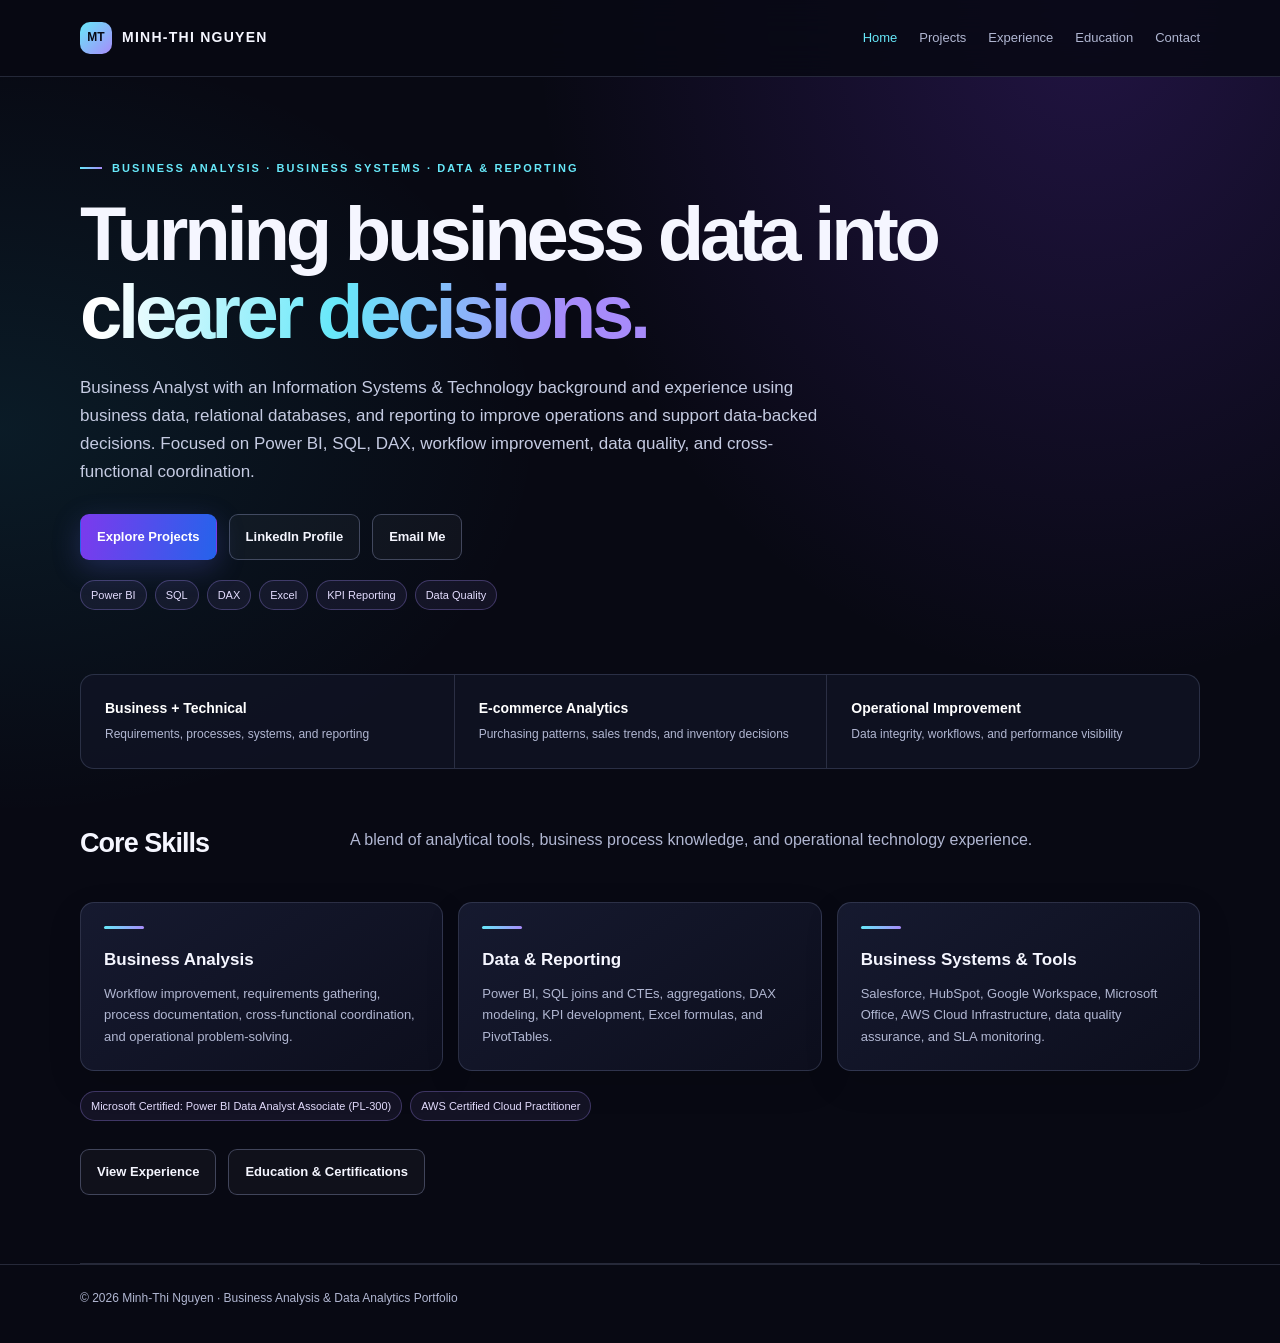
==== commit c606a92e: "Add files via upload" ====
--- a/index.html
+++ b/index.html
@@ -9,7 +9,7 @@
 </nav></div></header><main class="wrap">
 <section class="hero">
 <p class="eyebrow">Business Analysis · Business Systems · Data & Reporting</p>
-<h1>Turning business data into clearer decisions.</h1>
+<h1>Turning business data into <span class="gradient-text">clearer decisions.</span></h1>
 <p class="lead">Business Analyst with an Information Systems & Technology background and experience using business data, relational databases, and reporting to improve operations and support data-backed decisions. Focused on Power BI, SQL, DAX, workflow improvement, data quality, and cross-functional coordination.</p>
 <div class="hero-actions"><a class="button primary" href="projects.html">Explore Projects</a><a class="button" href="https://www.linkedin.com/confirmmtn/" target="_blank" rel="noopener noreferrer">LinkedIn Profile</a><a class="button" href="mailto:reach.minhnguyen@gmail.com">Email Me</a></div>
 <div class="tag-list"><span class="tag">Power BI</span><span class="tag">SQL</span><span class="tag">DAX</span><span class="tag">Excel</span><span class="tag">KPI Reporting</span><span class="tag">Data Quality</span></div>
--- a/styles.css
+++ b/styles.css
@@ -1,18 +1,65 @@
-:root{--ink:#171717;--muted:#5c5c5c;--line:#dedede;--soft:#f6f6f6;--max:1060px}
-*{box-sizing:border-box}html{scroll-behavior:smooth}body{margin:0;color:var(--ink);background:#fff;font-family:Inter,"Segoe UI",Arial,sans-serif;line-height:1.65}
-a{color:inherit}.wrap{width:min(var(--max),calc(100% - 40px));margin:0 auto}
-header{border-bottom:1px solid var(--line);background:#fff}.nav{min-height:76px;display:flex;align-items:center;justify-content:space-between;gap:24px}
-.brand{font-size:14px;font-weight:800;letter-spacing:.08em;text-decoration:none}nav{display:flex;gap:22px;flex-wrap:wrap}nav a{font-size:13px;text-decoration:none;color:var(--muted)}nav a:hover,nav a.active{color:var(--ink);text-decoration:underline;text-underline-offset:5px}
-.hero{padding:72px 0 58px}.eyebrow{font-size:12px;font-weight:750;letter-spacing:.16em;text-transform:uppercase;color:var(--muted);margin:0 0 16px}
-h1{font-size:clamp(36px,5.5vw,60px);letter-spacing:-.045em;line-height:1.08;max-width:850px;margin:0 0 20px}h2{font-size:25px;letter-spacing:-.025em;line-height:1.2;margin:0 0 14px}h3{font-size:17px;margin:0 0 8px}
-.lead{max-width:760px;font-size:17px;color:#444;margin:0}.hero-actions{display:flex;gap:12px;flex-wrap:wrap;margin-top:26px}
-.button{display:inline-block;padding:10px 15px;border:1px solid var(--ink);border-radius:5px;font-size:13px;font-weight:700;text-decoration:none}.button.primary{background:var(--ink);color:#fff}
-.tag-list{display:flex;flex-wrap:wrap;gap:8px;margin-top:20px}.tag{font-size:12px;padding:5px 10px;border:1px solid #d3d3d3;border-radius:20px}
-.quick-facts{display:grid;grid-template-columns:repeat(3,1fr);border-top:1px solid var(--line);border-bottom:1px solid var(--line)}
-.fact{padding:20px 22px 20px 0}.fact+.fact{border-left:1px solid var(--line);padding-left:22px}.fact strong{display:block;font-size:14px}.fact span{color:var(--muted);font-size:12px}
-section.content{padding:48px 0 64px}.section-head{display:grid;grid-template-columns:220px 1fr;gap:30px;margin-bottom:28px}.section-intro{color:var(--muted);margin:0;max-width:680px}
-.cards{display:grid;grid-template-columns:repeat(2,minmax(0,1fr));gap:16px}.card{border:1px solid var(--line);border-radius:8px;padding:22px}.card p{margin:8px 0}.muted,.meta,.tools{color:var(--muted)}.meta,.tools{font-size:12px}.label{font-size:11px;letter-spacing:.12em;text-transform:uppercase;color:var(--muted);font-weight:800}
-ul{padding-left:20px;margin:12px 0 0}li{margin:6px 0}.stack{display:grid;gap:16px}.job{border:1px solid var(--line);border-radius:8px;padding:22px}.jobtop{display:flex;justify-content:space-between;gap:18px;align-items:flex-start}.education{padding:20px 0;border-top:1px solid var(--line);display:flex;justify-content:space-between;gap:20px}.education:first-of-type{border-top:0}
-.contactbox{background:var(--soft);border:1px solid var(--line);border-radius:8px;padding:28px;display:flex;justify-content:space-between;align-items:center;gap:24px}
+:root{
+  --bg:#080913;--panel:#111426;--panel2:#171b31;--ink:#f5f6ff;--muted:#b1b7d2;
+  --line:rgba(193,203,255,.16);--purple:#a78bfa;--cyan:#67e8f9;--orange:#ffb86b;
+  --max:1120px;
+}
+*{box-sizing:border-box}
+html{scroll-behavior:smooth}
+body{margin:0;color:var(--ink);background:
+radial-gradient(ellipse at 85% 0%,rgba(124,58,237,.22),transparent 36%),
+radial-gradient(ellipse at 0% 32%,rgba(34,211,238,.09),transparent 30%),var(--bg);
+font-family:Inter,"Segoe UI",Arial,sans-serif;line-height:1.65}
+a{color:inherit}
+.wrap{width:min(var(--max),calc(100% - 42px));margin:0 auto}
+header{position:sticky;top:0;z-index:10;background:rgba(8,9,19,.86);backdrop-filter:blur(18px);border-bottom:1px solid var(--line)}
+.nav{min-height:76px;display:flex;align-items:center;justify-content:space-between;gap:24px}
+.brand{font-size:14px;font-weight:850;letter-spacing:.09em;text-decoration:none;display:flex;align-items:center;gap:10px}
+.brand:before{content:"MT";display:grid;place-items:center;width:32px;height:32px;border-radius:10px;color:#090a14;background:linear-gradient(135deg,var(--cyan),var(--purple));font-size:12px;letter-spacing:0}
+nav{display:flex;gap:22px;flex-wrap:wrap}
+nav a{font-size:13px;text-decoration:none;color:var(--muted);transition:color .2s}
+nav a:hover,nav a.active{color:var(--cyan)}
+.hero{padding:82px 0 64px;position:relative}
+.eyebrow{font-size:11px;font-weight:850;letter-spacing:.19em;text-transform:uppercase;color:var(--cyan);margin:0 0 18px;display:flex;align-items:center;gap:10px}
+.eyebrow:before{content:"";width:22px;height:2px;background:linear-gradient(90deg,var(--cyan),var(--purple))}
+h1{font-size:clamp(42px,7vw,76px);letter-spacing:-.055em;line-height:1.02;max-width:900px;margin:0 0 24px}
+.gradient-text{background:linear-gradient(100deg,#fff 5%,var(--cyan) 45%,var(--purple) 85%);-webkit-background-clip:text;background-clip:text;color:transparent}
+h2{font-size:27px;letter-spacing:-.035em;line-height:1.2;margin:0 0 14px}
+h3{font-size:17px;margin:0 0 9px}
+.lead{max-width:760px;font-size:17px;color:#c5cbe2;margin:0}
+.hero-actions{display:flex;gap:12px;flex-wrap:wrap;margin-top:28px}
+.button{display:inline-flex;align-items:center;justify-content:center;gap:8px;padding:11px 16px;border:1px solid rgba(190,200,255,.28);border-radius:9px;font-size:13px;font-weight:750;text-decoration:none;background:rgba(255,255,255,.035);transition:transform .2s,border-color .2s,background .2s}
+.button:hover{transform:translateY(-2px);border-color:var(--cyan);text-decoration:none}
+.button.primary{background:linear-gradient(100deg,#7c3aed,#2563eb);border-color:transparent;color:#fff;box-shadow:0 8px 28px rgba(99,102,241,.25)}
+.quick-facts{display:grid;grid-template-columns:repeat(3,1fr);border:1px solid var(--line);border-radius:14px;overflow:hidden;background:rgba(17,20,38,.75)}
+.fact{padding:22px 24px}.fact+.fact{border-left:1px solid var(--line)}
+.fact strong{display:block;font-size:14px;color:#fff}.fact span{color:var(--muted);font-size:12px}
+section.content{padding:58px 0 68px;border-bottom:1px solid var(--line)}
+.section-head{display:grid;grid-template-columns:240px 1fr;gap:30px;margin-bottom:28px}
+.section-intro{color:var(--muted);margin:0;max-width:700px}
+.cards{display:grid;grid-template-columns:repeat(3,minmax(0,1fr));gap:15px}
+.card,.project,.job,.skill-card{border:1px solid var(--line);border-radius:14px;padding:23px;background:linear-gradient(145deg,rgba(23,27,49,.95),rgba(14,16,31,.9));box-shadow:0 12px 35px rgba(0,0,0,.12)}
+.card{position:relative;overflow:hidden}
+.card:before{content:"";display:block;width:40px;height:3px;border-radius:5px;background:linear-gradient(90deg,var(--cyan),var(--purple));margin-bottom:17px}
+.card p,.skill-card p{font-size:13px;color:var(--muted);margin:0}
+.tag-list{display:flex;flex-wrap:wrap;gap:8px;margin-top:20px}
+.tag{font-size:11px;padding:5px 10px;border:1px solid rgba(167,139,250,.3);border-radius:20px;background:rgba(167,139,250,.08);color:#e4ddff}
+.project-list,.experience-list,.stack{display:grid;gap:16px}
+.project-top,.jobtop{display:flex;justify-content:space-between;align-items:flex-start;gap:16px}
+.project-label,.label{font-size:10px;letter-spacing:.15em;text-transform:uppercase;color:var(--cyan);font-weight:850}
+.tools,.meta,.job-meta{color:var(--muted);font-size:12px}
+ul{padding-left:20px;margin:12px 0 0}li{margin:7px 0;color:#d6daed}
+.project p,.job p{margin:9px 0;color:#d6daed}
+.job strong{color:#fff}
+.education{padding:22px 0;border-top:1px solid var(--line);display:flex;justify-content:space-between;gap:20px}
+.education:first-of-type{border-top:0}
+.contactbox{background:linear-gradient(115deg,rgba(124,58,237,.18),rgba(34,211,238,.08));border:1px solid rgba(167,139,250,.3);border-radius:16px;padding:30px;display:flex;justify-content:space-between;align-items:center;gap:24px}
+.contactbox p{color:var(--muted)}
 footer{border-top:1px solid var(--line);padding:24px 0 34px;color:var(--muted);font-size:12px}
-@media(max-width:720px){.nav{align-items:flex-start;flex-direction:column;padding:18px 0}nav{gap:14px}.hero{padding:48px 0 40px}.quick-facts,.cards{grid-template-columns:1fr}.fact,.fact+.fact{border-left:0;padding:14px 0}.fact+.fact{border-top:1px solid var(--line)}.section-head{grid-template-columns:1fr;gap:10px}.jobtop,.education,.contactbox{flex-direction:column}}
+::selection{background:rgba(103,232,249,.3);color:#fff}
+@media(max-width:760px){
+ .nav{align-items:flex-start;flex-direction:column;padding:17px 0}.nav nav{gap:14px}
+ .hero{padding:54px 0 44px}.quick-facts,.cards{grid-template-columns:1fr}
+ .fact+.fact{border-left:0;border-top:1px solid var(--line)}
+ .section-head{grid-template-columns:1fr;gap:10px}
+ .project-top,.jobtop,.contactbox,.education{flex-direction:column}
+}
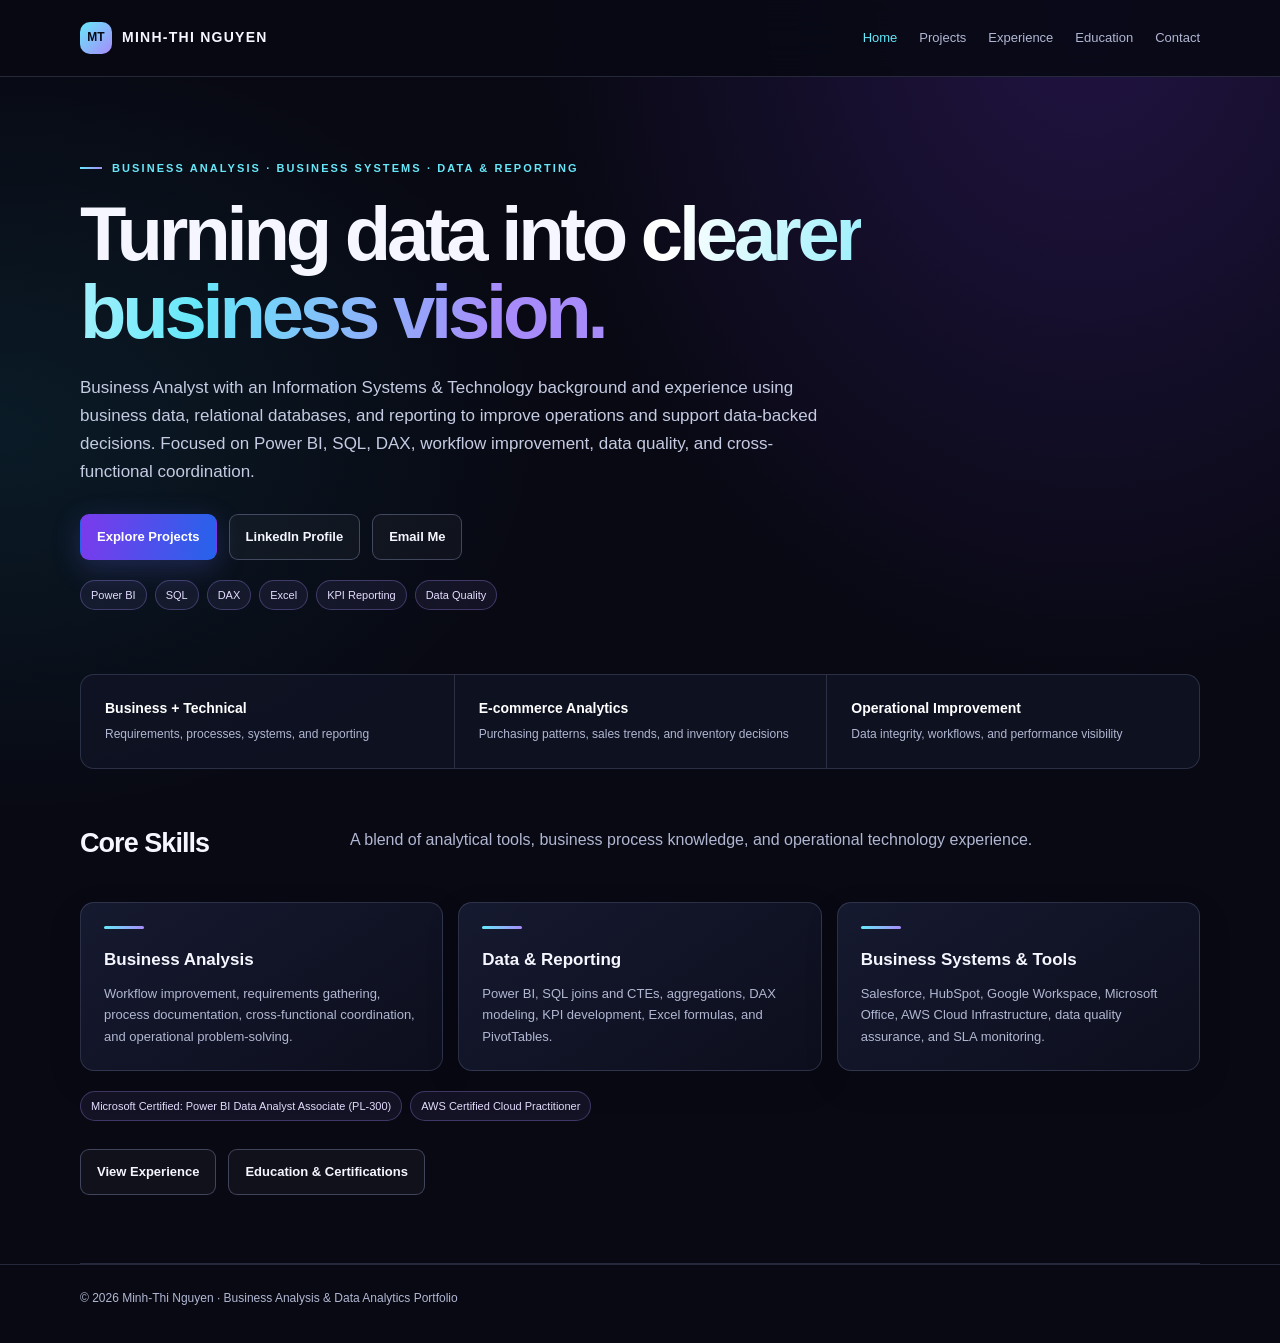
==== commit 0807cb83: "Update index.html" ====
--- a/index.html
+++ b/index.html
@@ -1,33 +1,57 @@
 <!DOCTYPE html>
-<html lang="en"><head><meta charset="UTF-8"><meta name="viewport" content="width=device-width, initial-scale=1.0">
-<meta name="description" content="Minh-Thi Nguyen's business analysis and data analytics portfolio.">
-<title>Home | Minh-Thi Nguyen</title><link rel="stylesheet" href="styles.css"></head><body>
+<html lang="en">
+<head>
+  <meta charset="UTF-8">
+  <meta name="viewport" content="width=device-width, initial-scale=1.0">
+  <meta name="description" content="Minh-Thi Nguyen's business analysis and data analytics portfolio.">
+  <title>Home | Minh-Thi Nguyen</title>
+  <link rel="stylesheet" href="styles.css">
+</head>
+<body>
 <header><div class="wrap nav">
-<a class="brand" href="index.html">MINH-THI NGUYEN</a>
-<nav aria-label="Main navigation">
-<a href="index.html" class="active">Home</a><a href="projects.html" >Projects</a><a href="experience.html" >Experience</a><a href="education.html" >Education</a><a href="contact.html" >Contact</a>
-</nav></div></header><main class="wrap">
-<section class="hero">
-<p class="eyebrow">Business Analysis · Business Systems · Data & Reporting</p>
-<h1>Turning business data into <span class="gradient-text">clearer decisions.</span></h1>
-<p class="lead">Business Analyst with an Information Systems & Technology background and experience using business data, relational databases, and reporting to improve operations and support data-backed decisions. Focused on Power BI, SQL, DAX, workflow improvement, data quality, and cross-functional coordination.</p>
-<div class="hero-actions"><a class="button primary" href="projects.html">Explore Projects</a><a class="button" href="https://www.linkedin.com/confirmmtn/" target="_blank" rel="noopener noreferrer">LinkedIn Profile</a><a class="button" href="mailto:reach.minhnguyen@gmail.com">Email Me</a></div>
-<div class="tag-list"><span class="tag">Power BI</span><span class="tag">SQL</span><span class="tag">DAX</span><span class="tag">Excel</span><span class="tag">KPI Reporting</span><span class="tag">Data Quality</span></div>
-</section>
-<div class="quick-facts">
-<div class="fact"><strong>Business + Technical</strong><span>Requirements, processes, systems, and reporting</span></div>
-<div class="fact"><strong>E-commerce Analytics</strong><span>Purchasing patterns, sales trends, and inventory decisions</span></div>
-<div class="fact"><strong>Operational Improvement</strong><span>Data integrity, workflows, and performance visibility</span></div>
-</div>
-<section class="content">
-<div class="section-head"><h2>Core Skills</h2><p class="section-intro">A blend of analytical tools, business process knowledge, and operational technology experience.</p></div>
-<div class="cards">
-<article class="card"><h3>Business Analysis</h3><p>Workflow improvement, requirements gathering, process documentation, cross-functional coordination, and operational problem-solving.</p></article>
-<article class="card"><h3>Data & Reporting</h3><p>Power BI, SQL joins and CTEs, aggregations, DAX modeling, KPI development, Excel formulas, and PivotTables.</p></article>
-<article class="card"><h3>Business Systems & Tools</h3><p>Salesforce, HubSpot, Google Workspace, Microsoft Office, AWS Cloud Infrastructure, data quality assurance, and SLA monitoring.</p></article>
-</div>
-<div class="tag-list"><span class="tag">Microsoft Certified: Power BI Data Analyst Associate (PL-300)</span><span class="tag">AWS Certified Cloud Practitioner</span></div>
-<div class="hero-actions"><a class="button" href="experience.html">View Experience</a><a class="button" href="education.html">Education & Certifications</a></div>
-</section></main>
-<footer><div class="wrap">© 2026 Minh-Thi Nguyen · Business Analysis & Data Analytics Portfolio</div></footer>
-</body></html>+  <a class="brand" href="index.html">MINH-THI NGUYEN</a>
+  <nav aria-label="Main navigation">
+    <a href="index.html" class="active">Home</a>
+    <a href="projects.html">Projects</a>
+    <a href="experience.html">Experience</a>
+    <a href="education.html">Education</a>
+    <a href="contact.html">Contact</a>
+  </nav>
+</div></header>
+<main class="wrap">
+  <section class="hero">
+    <p class="eyebrow">Business Analysis · Business Systems · Data &amp; Reporting</p>
+    <h1>Turning data into <span class="gradient-text">clearer business vision.</span></h1>
+    <p class="lead">Business Analyst with an Information Systems &amp; Technology background and experience using business data, relational databases, and reporting to improve operations and support data-backed decisions. Focused on Power BI, SQL, DAX, workflow improvement, data quality, and cross-functional coordination.</p>
+    <div class="hero-actions">
+      <a class="button primary" href="projects.html">Explore Projects</a>
+      <a class="button" href="https://www.linkedin.com/in/confirmmtn/" target="_blank" rel="noopener noreferrer">LinkedIn Profile</a>
+      <a class="button" href="https://mail.google.com/mail/?view=cm&amp;fs=1&amp;to=reach.minhnguyen%40gmail.com&amp;su=Portfolio%20Inquiry" target="_blank" rel="noopener noreferrer">Email Me</a>
+    </div>
+    <div class="tag-list">
+      <span class="tag">Power BI</span><span class="tag">SQL</span><span class="tag">DAX</span>
+      <span class="tag">Excel</span><span class="tag">KPI Reporting</span><span class="tag">Data Quality</span>
+    </div>
+  </section>
+  <div class="quick-facts">
+    <div class="fact"><strong>Business + Technical</strong><span>Requirements, processes, systems, and reporting</span></div>
+    <div class="fact"><strong>E-commerce Analytics</strong><span>Purchasing patterns, sales trends, and inventory decisions</span></div>
+    <div class="fact"><strong>Operational Improvement</strong><span>Data integrity, workflows, and performance visibility</span></div>
+  </div>
+  <section class="content">
+    <div class="section-head"><h2>Core Skills</h2><p class="section-intro">A blend of analytical tools, business process knowledge, and operational technology experience.</p></div>
+    <div class="cards">
+      <article class="card"><h3>Business Analysis</h3><p>Workflow improvement, requirements gathering, process documentation, cross-functional coordination, and operational problem-solving.</p></article>
+      <article class="card"><h3>Data &amp; Reporting</h3><p>Power BI, SQL joins and CTEs, aggregations, DAX modeling, KPI development, Excel formulas, and PivotTables.</p></article>
+      <article class="card"><h3>Business Systems &amp; Tools</h3><p>Salesforce, HubSpot, Google Workspace, Microsoft Office, AWS Cloud Infrastructure, data quality assurance, and SLA monitoring.</p></article>
+    </div>
+    <div class="tag-list">
+      <span class="tag">Microsoft Certified: Power BI Data Analyst Associate (PL-300)</span>
+      <span class="tag">AWS Certified Cloud Practitioner</span>
+    </div>
+    <div class="hero-actions"><a class="button" href="experience.html">View Experience</a><a class="button" href="education.html">Education &amp; Certifications</a></div>
+  </section>
+</main>
+<footer><div class="wrap">© 2026 Minh-Thi Nguyen · Business Analysis &amp; Data Analytics Portfolio</div></footer>
+</body>
+</html>
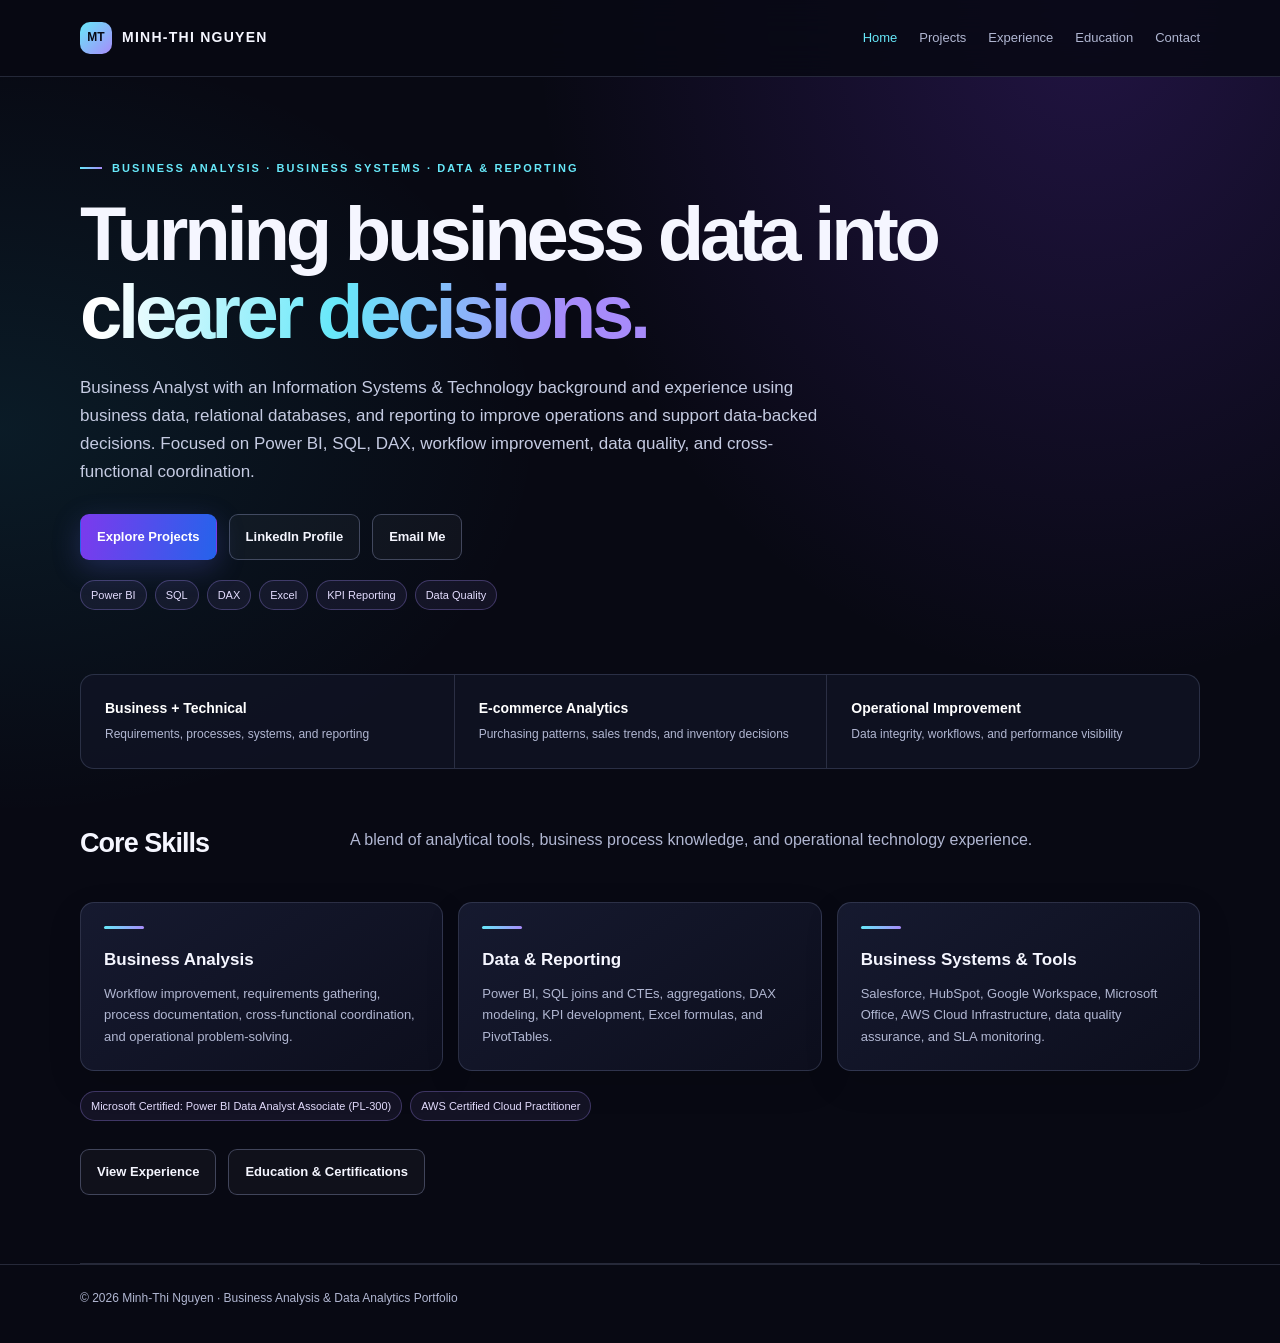
==== commit 4dbdbdac: "Add files via upload" ====
--- a/index.html
+++ b/index.html
@@ -21,7 +21,7 @@
 <main class="wrap">
   <section class="hero">
     <p class="eyebrow">Business Analysis · Business Systems · Data &amp; Reporting</p>
-    <h1>Turning data into <span class="gradient-text">clearer business vision.</span></h1>
+    <h1>Turning business data into <span class="gradient-text">clearer decisions.</span></h1>
     <p class="lead">Business Analyst with an Information Systems &amp; Technology background and experience using business data, relational databases, and reporting to improve operations and support data-backed decisions. Focused on Power BI, SQL, DAX, workflow improvement, data quality, and cross-functional coordination.</p>
     <div class="hero-actions">
       <a class="button primary" href="projects.html">Explore Projects</a>
